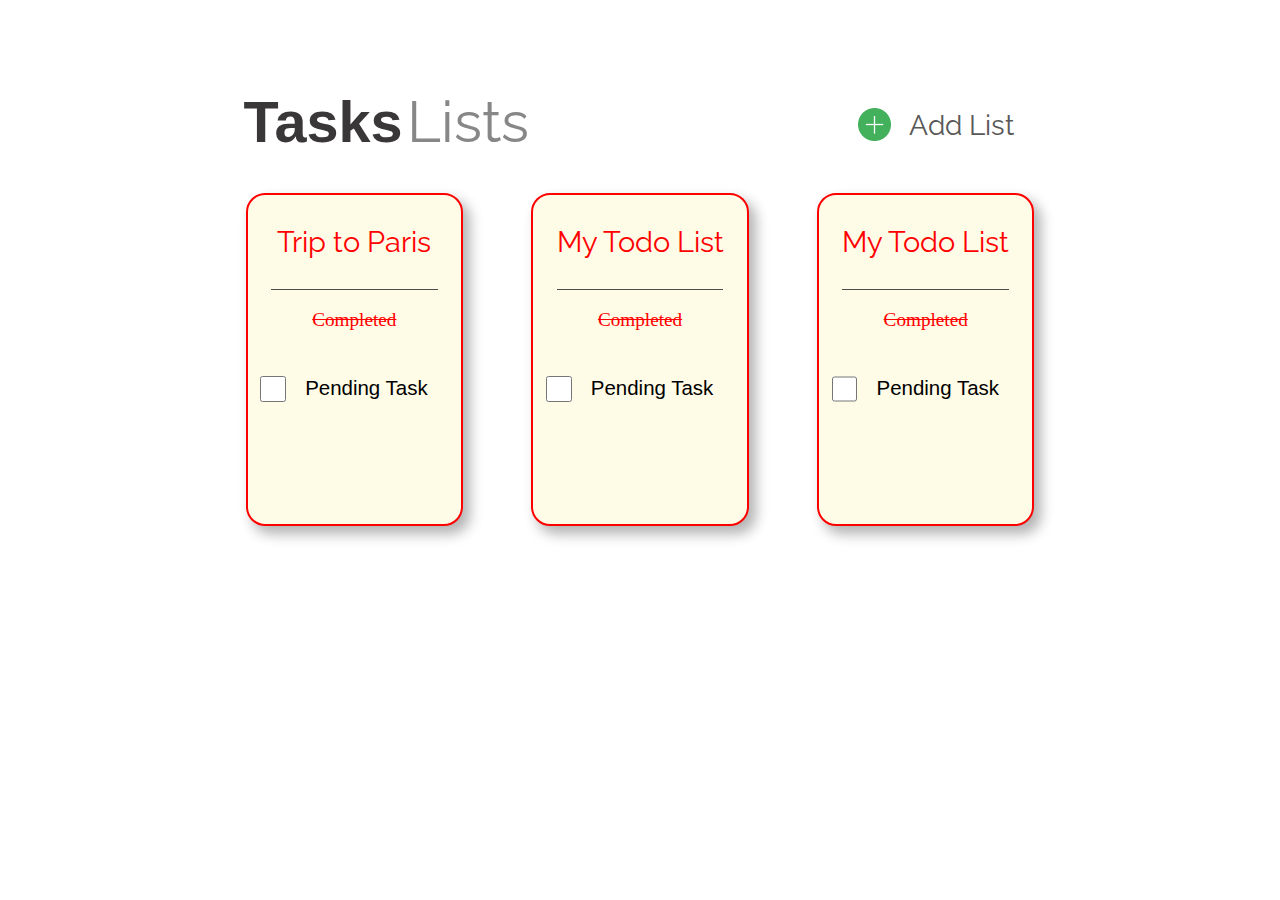
==== CSS Projects/ToDo List/index.html @ d8a3771e "CSS files" ====
<!DOCTYPE html>
<html lang="en">
<head>
    <meta charset="UTF-8">
    <meta http-equiv="X-UA-Compatible" content="IE=edge">
    <meta name="viewport" content="width=device-width, initial-scale=1.0">
    <title>Todo Lists</title>
    <link rel="stylesheet" href="style.css">
    <link href="https://fonts.googleapis.com/css2?family=Raleway:wght@100;200&family=Roboto:wght@100&family=Ubuntu:wght@300&display=swap" rel="stylesheet">
</head>
<body>
    <div id="main1">
        <div id="top">
            <span class="span1">Tasks</span> <span class="span2">Lists</span>
            <a href="./add.html"><p id="added">Add List</p>
            <div class="img"><img src="./images/plus.png" alt="" width="8%" height="8%"></div>
            </a>
        </div>
        <div id="main">
            <div class="box">
                <a href="./index1.html"><p class="p0">Trip to Paris</p></a>
                <hr>
                <p class="p1">Completed</p>
                <input type="checkbox" class="checkbox">  &nbsp;<span class="span3">Pending Task</span>
            </div>
            <div class="box">
                <p class="p">My Todo List</p>
                <hr>
                <p class="p1">Completed</p>
                <input type="checkbox" class="checkbox">  &nbsp;<span class="span3">Pending Task</span>
            </div>
            <div class="box">
                <p class="p">My Todo List</p>
                <hr>
                <p class="p1">Completed</p>
                <input type="checkbox" class="checkbox">  &nbsp;<span class="span3">Pending Task</span>
            </div>
        </div>
    </div>
</body>
</html>
---- CSS Projects/ToDo List/style.css ----
#main1{
    padding: 6.3% 18% 6.3% 18%;
}
#top{
    margin-left: 8px;
}
.span1{
    font-size: 4.5vw;
    font-family: Arial, Helvetica, sans-serif;
    color: rgb(57, 55, 55);
    font-weight: bolder;
}
.span2{
    font-family: "Raleway";
    color: rgb(136, 135, 135);
    font-size: 4.5vw;
}
#added{
    font-family: "Raleway";
    color: rgb(89, 88, 88);
    font-size: 2.2vw;
    cursor:pointer;
    position: absolute;
    left: 71vw;
    top: 6.3vw;
   
}
.img{
    position: fixed;
    top: 8.4vw;
    left: 67vw; 
}
#main{
    height: auto;
    display: flex;
    flex-direction: row;
    justify-content: space-between;

}
.box{
    width: 17vw;
    height: 26vw;
    background: #FEFBE7;
    border: 2px solid red;
    box-shadow: 0.5vw 0.6vw 1vw rgba(0,0,0,0.3);
    margin: 10px;
    margin-top: 3vw;
    box-sizing: border-box;
    border-radius: 1.5vw;
    text-align: center;

}
.p1{
    font-size: 1.5vw;
    color: red;
    text-decoration: line-through;
}
.p{
    font-size: 2.3vw;
    font-family: "Raleway";
    color: #ff0000;
}
hr{
    height: 0.1vw;
    border: none;
    width: 78%;
    background-color: rgb(77, 76, 76);   
}
input.checkbox{
    width: 2vw;
    height: 2vw;
    margin-top: 2vw;
    display: block;
    margin-left: 1vw;
    position: absolute;
    
}
.span3{
    margin-top: 2vw;
    font-family:Arial, Helvetica, sans-serif;
    font-size:1.6vw;
    position: absolute;
    margin-left: -4vw;
}
#head{
    text-align: center;
    padding: 2% 25% 2% 25%;

}
h1 {
    font-family: Arial, Helvetica, sans-serif;
    color: rgb(57, 55, 55);
    font-size: 3.8vw;
    display: flex;
    flex-direction: row;
}
h1:before, h1:after{
    content: "";
    flex: 1 1;
    border-bottom: 2px solid rgb(142, 142, 142);
    margin: auto;
}
  h1:before {
    margin-right: 15px
}
  h1:after {
    margin-left: 15px
}
.add2{
    font-family: "Raleway";
    color: rgb(89, 88, 88);
    font-size: 2.2vw;
    position:fixed;
    left: 51vw;
}
.add2:hover{
    color: #000000;
}
.img2{
    position:relative;
    right: 2vw;
    bottom: 0.5vw;
}
#box1{
    width: 25vw;
    height: 28vw;
    background: #FEFBE7;
    border: 2px solid red;
    border-radius: 1vw;
    box-shadow: 0.5vw 0.6vw 1vw rgba(0,0,0,0.3);
    position:relative;
    left: 36.3vw;
    bottom: 1vw;
    
   
}
.p2{
    font-size: 2.3vw;
    font-family: "Raleway";
    color: #ff0000;
    text-align: center;
}
.p2:hover{
    color: #000000;
}
.p3{
    font-size: 1.5vw;
    color: red;
    text-decoration: line-through;
    text-align: center;
}
input.checkbox3{
    width: 2vw;
    height: 2vw;
    margin-top: 2vw;
    display: block;
    margin-left: 6vw;
    position: absolute;

}
.span4{
    margin-top: 2vw;
    font-family:Arial, Helvetica, sans-serif;
    font-size:1.6vw;
    position: absolute;
    margin-left: 9vw;
}
.img3{
    position:absolute;
    left:1vw;
    bottom: 1vw;
}
#block{
    width: 32vw;
    height: 18vw;
    border: 0.2vw solid red;
    border-radius: 1vw;
    position: relative;
    background-color: #FEFBE7;
    bottom: 30vw;
    left: 33vw;
    text-align: center;
    
    
}

.div{
    padding: 2vw;
}
.span5{
    font-size: 1.8vw;
    font-family: Arial, Helvetica, sans-serif;
    color: #ff0000;
    
}
.ipt{
    height: 3vw;
    width: 25vw;
    border: 0.15vw solid rgb(225, 24, 24);
    border-radius: 0.9vw;
    box-shadow: 0.3vw 0.3vw 0.25vw rgba(0,0,0,0.5);
}
.button {
    background-color: #4CAF50;
    border: none;
    color: white;
    padding: 1vw 2vw;
    text-align: center;
    border-radius: 2vw;
    text-decoration: none;
    display: inline-block;
    font-size: 1.5vw;
    width: 9.5vw;
    cursor: pointer;
    margin: 2vw;
  }
.container :not(#block){
     filter: blur(4px);
     
}
#block{
    filter: blur(0px);
    z-index: +1;
    
}
a{
    text-decoration: none;
}
.span6{
    font-size: 1.8vw;
    font-family: Arial, Helvetica, sans-serif;
    color: #ff0000;
}
.back{
    position: absolute;
    left: 28vw;
    bottom: 0.5vw;
}
.p0{
    font-size: 2.3vw;
    font-family: "Raleway";
    color: #ff0000;
}
.p0:hover{
    color: rgb(24, 4, 114);
}
.p0:active{
    color: #ff0000;
}
#added:hover{
    color: #ff0000;
}
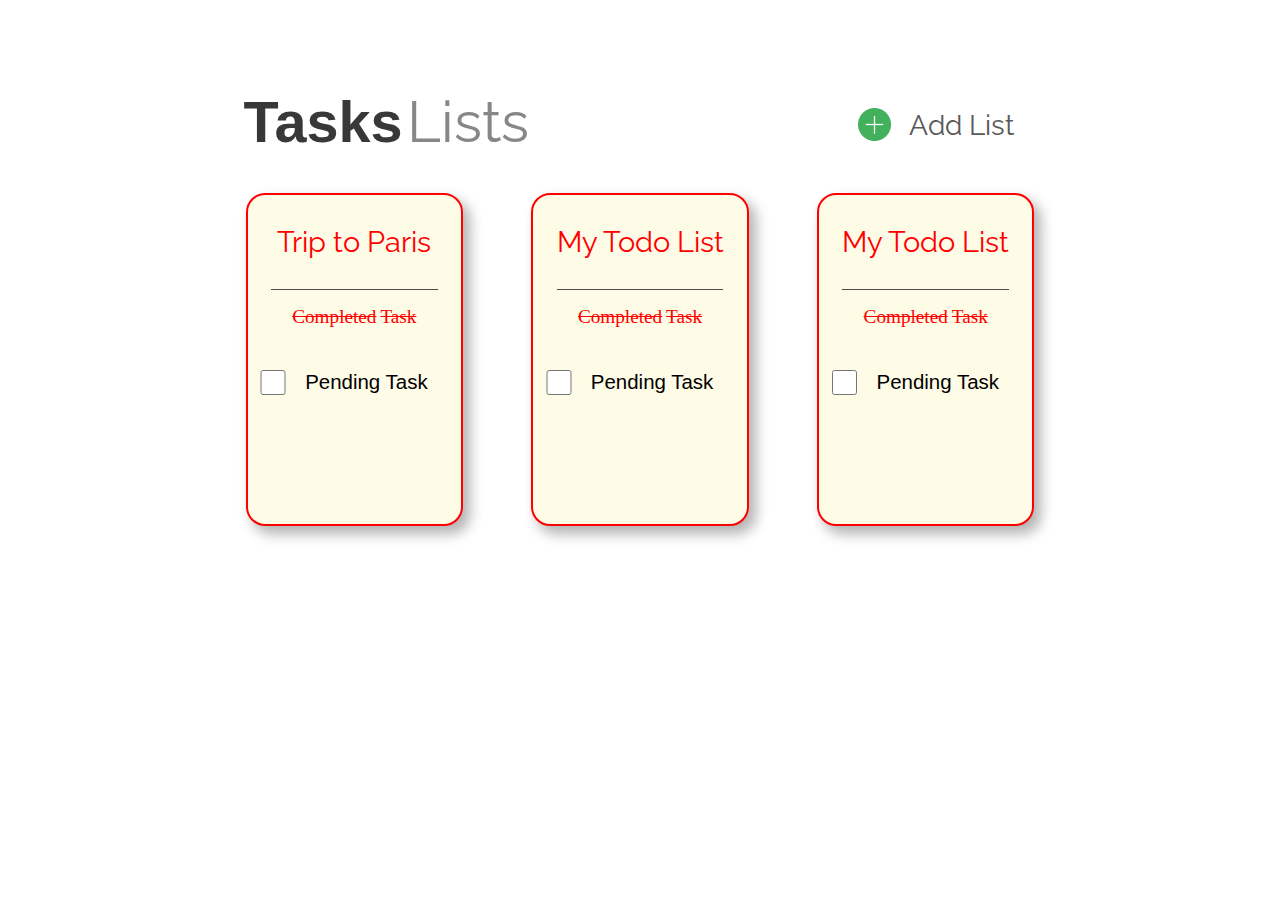
==== commit e83ecf70: "Update index.html" ====
--- a/CSS Projects/ToDo List/index.html
+++ b/CSS Projects/ToDo List/index.html
@@ -20,22 +20,22 @@
             <div class="box">
                 <a href="./index1.html"><p class="p0">Trip to Paris</p></a>
                 <hr>
-                <p class="p1">Completed</p>
+                <p><span class="p1">Completed</span> <span class="p1">Task</span></p>
                 <input type="checkbox" class="checkbox">  &nbsp;<span class="span3">Pending Task</span>
             </div>
             <div class="box">
                 <p class="p">My Todo List</p>
                 <hr>
-                <p class="p1">Completed</p>
+                <p><span class="p1">Completed</span> <span class="p1">Task</span></p>
                 <input type="checkbox" class="checkbox">  &nbsp;<span class="span3">Pending Task</span>
             </div>
             <div class="box">
                 <p class="p">My Todo List</p>
                 <hr>
-                <p class="p1">Completed</p>
+                <p><span class="p1">Completed</span> <span class="p1">Task</span></p>
                 <input type="checkbox" class="checkbox">  &nbsp;<span class="span3">Pending Task</span>
             </div>
         </div>
     </div>
 </body>
-</html>+</html>
--- a/CSS Projects/ToDo List/style.css
+++ b/CSS Projects/ToDo List/style.css
@@ -177,6 +177,7 @@
     border-radius: 1vw;
     position: relative;
     background-color: #FEFBE7;
+    box-shadow: 0.5vw 0.6vw 1vw rgba(0,0,0,0.5);
     bottom: 30vw;
     left: 33vw;
     text-align: center;
